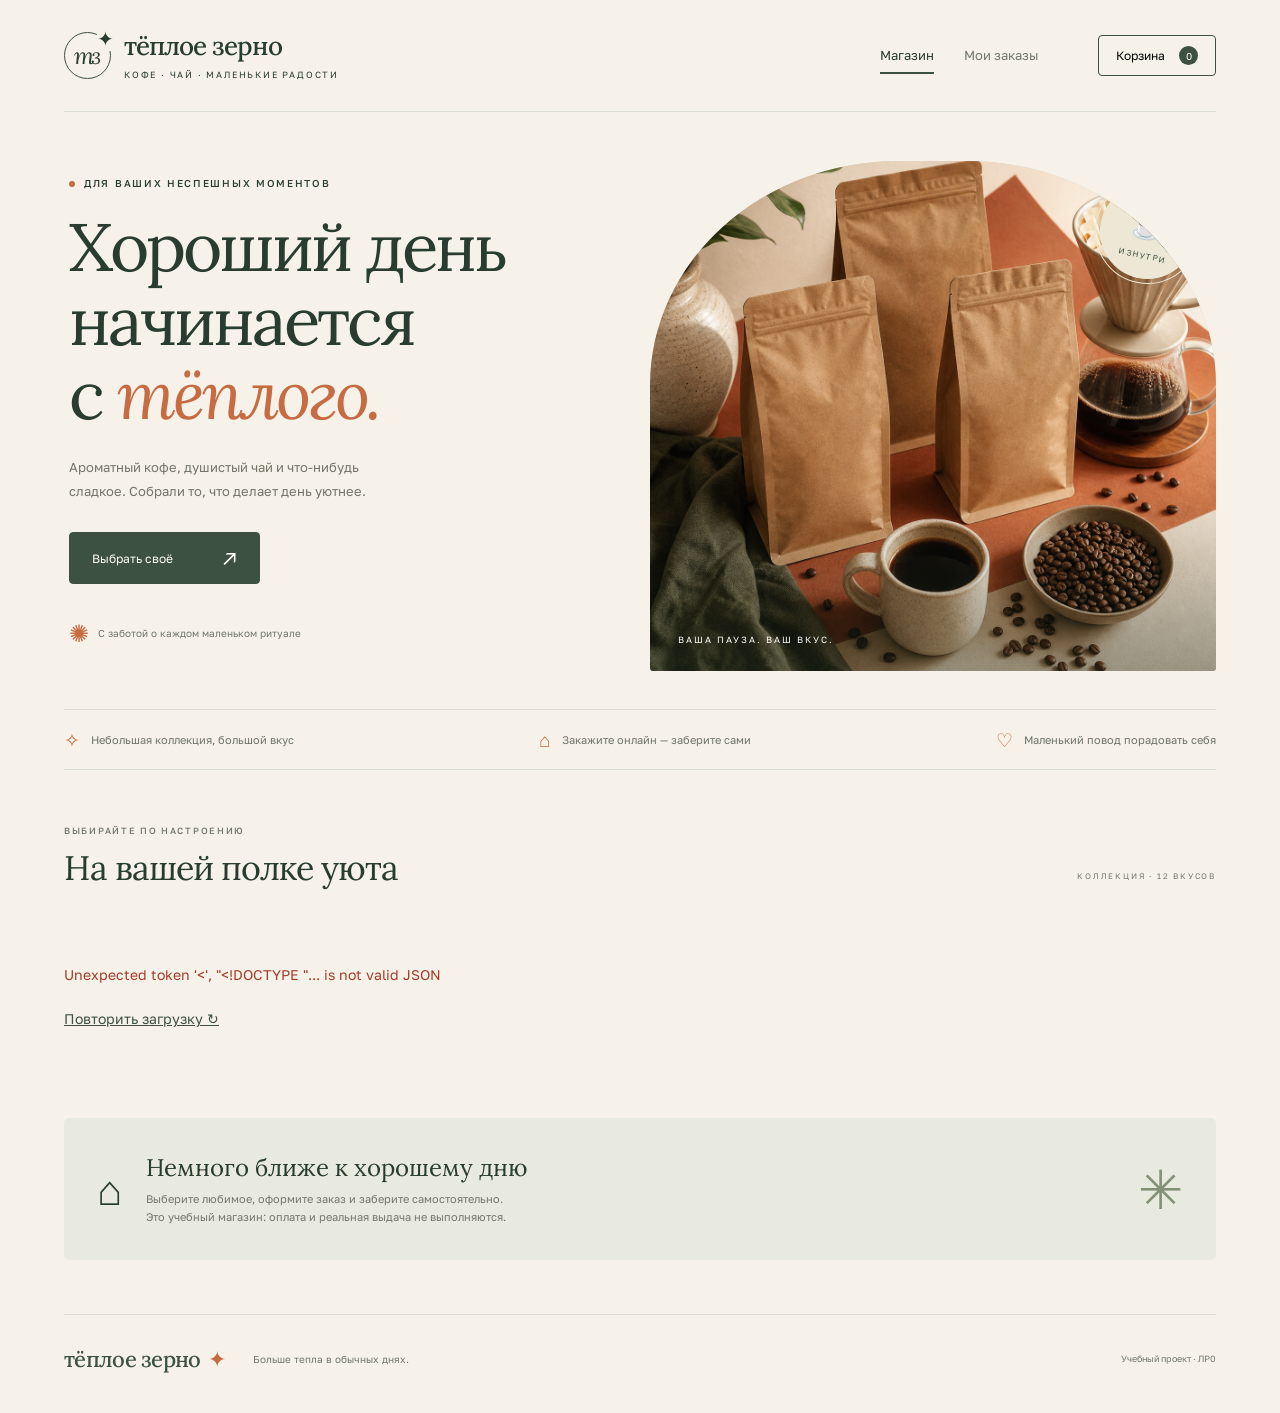
==== static/index.html @ 41318bc5 "Initial commit" ====
<!doctype html>
<html lang="ru">
<head>
  <meta charset="utf-8">
  <meta name="viewport" content="width=device-width, initial-scale=1, viewport-fit=cover">
  <meta name="theme-color" content="#f6f2e9">
  <meta name="description" content="Кофе, чай и маленькие радости. Учебный магазин «Тёплое зерно».">
  <title>Тёплое зерно — магазин маленьких радостей</title>
  <link rel="icon" href="data:image/svg+xml,%3Csvg xmlns='http://www.w3.org/2000/svg' viewBox='0 0 64 64'%3E%3Crect width='64' height='64' rx='20' fill='%233d5141'/%3E%3Ctext x='12' y='46' font-size='42'%3E☕%3C/text%3E%3C/svg%3E">
  <link rel="stylesheet" href="/static/styles.css">
  <script src="https://telegram.org/js/telegram-web-app.js" defer></script>
  <script src="/static/app.js" defer></script>
</head>
<body>
  <div class="site-shell">
    <header class="header">
      <a class="brand" href="#catalog" aria-label="Тёплое зерно, главная"><span class="brand-mark" aria-hidden="true">тз<span>✦</span></span><span>тёплое зерно<small>КОФЕ · ЧАЙ · МАЛЕНЬКИЕ РАДОСТИ</small></span></a>
      <nav class="navigation" aria-label="Главная навигация">
        <button class="nav-link active" data-view="catalog" aria-current="page">Магазин</button>
        <button class="nav-link" data-view="orders">Мои заказы</button>
      </nav>
      <button id="cart-button" class="cart-button" aria-label="Открыть корзину">Корзина <span id="cart-count">0</span></button>
    </header>

    <main>
      <section id="catalog-view">
        <div class="hero">
          <div class="hero-copy"><p class="eyebrow"><span></span> ДЛЯ ВАШИХ НЕСПЕШНЫХ МОМЕНТОВ</p><h1>Хороший день<br>начинается<br>с <em>тёплого.</em></h1><p class="hero-description">Ароматный кофе, душистый чай и что-нибудь<br class="desktop-break"> сладкое. Собрали то, что делает день уютнее.</p><a href="#catalog" class="primary-button hero-link">Выбрать своё <span aria-hidden="true">↗</span></a><div class="hero-note"><span aria-hidden="true">✺</span> С заботой о каждом маленьком ритуале</div></div>
          <div class="hero-art"><img src="/static/images/coffee.png" alt="Ассортимент кофе «Тёплое зерно»" fetchpriority="high"><div class="round-stamp">СОГРЕВАЕТ<br><span>☕</span><br>ИЗНУТРИ</div><div class="image-caption">ВАША ПАУЗА. ВАШ ВКУС.</div></div>
        </div>
        <div class="service-strip"><span><b aria-hidden="true">✧</b> Небольшая коллекция, большой вкус</span><span><b aria-hidden="true">⌂</b> Закажите онлайн — заберите сами</span><span><b aria-hidden="true">♡</b> Маленький повод порадовать себя</span></div>
        <section id="catalog" class="catalog-section" aria-labelledby="catalog-title"><div class="section-heading"><div><p class="eyebrow">ВЫБИРАЙТЕ ПО НАСТРОЕНИЮ</p><h2 id="catalog-title">На вашей полке уюта</h2></div><span class="collection-label">КОЛЛЕКЦИЯ · 12 ВКУСОВ</span></div><div id="categories" class="category-tabs" role="group" aria-label="Категории товаров"></div><div id="catalog-message" role="status" class="message">Загружаем вашу коллекцию…</div><div id="products" class="product-grid"></div></section>
        <aside class="pickup-note"><span class="pickup-symbol" aria-hidden="true">⌂</span><div><h3>Немного ближе к хорошему дню</h3><p>Выберите любимое, оформите заказ и заберите самостоятельно.<br>Это учебный магазин: оплата и реальная выдача не выполняются.</p></div><span class="pickup-decoration" aria-hidden="true">✳</span></aside>
      </section>

      <section id="orders-view" class="orders-view" hidden><p class="eyebrow">ВАШИ МАЛЕНЬКИЕ РИТУАЛЫ</p><h1>Мои заказы</h1><p class="page-description">Всё, что вы выбрали для тёплых моментов.</p><button id="refresh-orders" class="text-button">Обновить историю ↻</button><div id="orders-message" role="status" class="message"></div><div id="orders-list" class="orders-list"></div></section>
    </main>
    <footer><span class="footer-brand">тёплое зерно<span aria-hidden="true">✦</span></span><p>Больше тепла в обычных днях.</p><small>Учебный проект · ЛР0 <span id="mode-label"></span></small></footer>
  </div>

  <dialog id="cart-dialog" aria-labelledby="cart-title"><div class="dialog-header"><div><p class="eyebrow">ВАШ ВЫБОР</p><h2 id="cart-title">Корзина</h2></div><button class="icon-button" data-close-dialog="cart-dialog" aria-label="Закрыть корзину">✕</button></div><div id="cart-items"></div><div id="cart-bottom"><div class="cart-total"><span>Итого</span><strong id="cart-total"></strong></div><p class="small-note">Самовывоз · Без онлайн-оплаты</p><form id="checkout-form"><label>Как к вам обращаться<input name="name" autocomplete="name" placeholder="Ваше имя" minlength="2" maxlength="80" required></label><label>Телефон<input name="phone" type="tel" autocomplete="tel" placeholder="+7 999 123-45-67" minlength="10" maxlength="30" required></label><p class="form-note">Учебный заказ — используйте вымышленные контактные данные.</p><p id="checkout-error" class="form-error" role="alert"></p><button id="submit-order" class="primary-button" type="submit">Оформить самовывоз <span aria-hidden="true">→</span></button></form></div></dialog>

  <dialog id="success-dialog" aria-labelledby="success-title"><button class="icon-button success-close" data-close-dialog="success-dialog" aria-label="Закрыть подтверждение">✕</button><div class="success-icon" aria-hidden="true">✓</div><p class="eyebrow">ТЕПЛО УЖЕ БЛИЗКО</p><h2 id="success-title">Заказ принят</h2><p id="success-description"></p><div class="success-note">Это учебный заказ. Оплата не списывается,<br>реальная выдача не предусмотрена.</div><button id="show-orders" class="primary-button">К моим заказам <span aria-hidden="true">→</span></button></dialog>
  <div id="toast" class="toast" role="status" hidden></div>
</body>
</html>
---- static/styles.css ----
@import url('https://fonts.googleapis.com/css2?family=Golos+Text:wght@400;500;600;700&family=Lora:ital,wght@0,400;0,500;0,600;1,400;1,500&display=swap');

:root{--paper:#f6f2e9;--ink:#283c30;--muted:#73776a;--green:#3d5141;--line:#dcded1;--accent:#c66b42;--serif:'Lora',Georgia,serif;--sans:'Golos Text',Arial,sans-serif;color-scheme:light}
*{box-sizing:border-box}html{scroll-behavior:smooth;scroll-padding-top:24px}body{margin:0;background:var(--paper);color:var(--ink);font:14px/1.6 var(--sans);-webkit-font-smoothing:antialiased}button,input{font:inherit}button,a,input{-webkit-tap-highlight-color:transparent}button,a{touch-action:manipulation}button{cursor:pointer}button:disabled{cursor:wait;opacity:.6}a{color:inherit;text-decoration:none}button:focus-visible,a:focus-visible{outline:3px solid var(--accent);outline-offset:4px}[hidden]{display:none!important}.site-shell{max-width:1440px;padding:0 64px;margin:auto}.header{height:112px;display:flex;align-items:center;justify-content:space-between;gap:24px;border-bottom:1px solid var(--line)}.brand{display:flex;align-items:center;gap:13px;font:500 26px/1.2 var(--serif);letter-spacing:-1px}.brand small{display:block;font:9px/1.4 var(--sans);letter-spacing:1.8px;margin-top:8px}.brand-mark{width:47px;height:47px;border:1px solid var(--green);border-radius:50%;font:italic 23px var(--serif);display:flex;align-items:center;justify-content:center;position:relative;letter-spacing:-3px;padding-right:3px}.brand-mark>span{position:absolute;top:-7px;right:-4px;font:20px var(--sans);background:var(--paper);letter-spacing:0}.navigation{display:flex;gap:30px;margin-left:auto;margin-right:36px}.nav-link{border:0;background:none;padding:9px 0;color:var(--muted);font-size:13px;position:relative}.nav-link.active{color:var(--ink)}.nav-link.active:after{content:'';height:2px;background:var(--green);position:absolute;left:0;right:0;bottom:1px}.cart-button{background:none;border:1px solid var(--green);padding:10px 17px;border-radius:4px;display:flex;align-items:center;gap:14px;font-size:12px}.cart-button span{font-size:10px;background:var(--green);color:white;min-width:19px;height:19px;border-radius:50%;display:grid;place-items:center}.hero{display:grid;grid-template-columns:1fr 1.02fr;gap:32px;padding:49px 0 38px}.hero-copy{padding:15px 0 0 5px}.eyebrow{font:10px/1.5 var(--sans);letter-spacing:1.7px;margin:0 0 19px;font-weight:500}.hero-copy .eyebrow{display:flex;align-items:center;gap:9px}.eyebrow>span{display:inline-block;width:6px;height:6px;background:var(--accent);border-radius:50%}h1,h2,h3,p{margin-top:0}h1{font:400 clamp(48px,5.25vw,76px)/1.1 var(--serif);letter-spacing:-3px;margin-bottom:23px}h1 em{font-weight:400;color:var(--accent)}.hero-description{color:#737568;font-size:13px;line-height:1.9;margin-bottom:28px}.primary-button{display:flex;align-items:center;justify-content:space-between;gap:35px;background:var(--green);color:#fffef8;border:1px solid var(--green);padding:15px 22px;border-radius:4px;font-size:12px;min-height:49px;transition:background .2s}.primary-button:hover{background:#293e30}.hero-link{max-width:191px}.hero-link span{font-size:20px;line-height:1}.hero-note{display:flex;gap:9px;align-items:center;color:var(--muted);font-size:10px;margin-top:30px}.hero-note>span{color:var(--accent);font-size:24px}.hero-art{position:relative;min-height:510px;background:#dfdfd0;border-radius:44% 44% 3px 3px;overflow:hidden}.hero-art>img{width:100%;height:100%;position:absolute;object-fit:cover;object-position:center}.hero-art:after{content:'';position:absolute;inset:65% 0 0;background:linear-gradient(transparent,rgba(25,43,31,.35));pointer-events:none}.round-stamp{position:absolute;right:21px;top:23px;width:95px;height:95px;border-radius:50%;background:#ede8d5;color:var(--green);border:1px solid #ede8d5;outline:1px solid #ede8d5;outline-offset:4px;display:flex;flex-direction:column;align-items:center;justify-content:center;font-size:8px;line-height:1.4;letter-spacing:1.4px;transform:rotate(12deg)}.round-stamp span{font-size:24px;line-height:.9;margin:3px}.image-caption{position:absolute;bottom:24px;left:28px;font-size:9px;letter-spacing:2px;color:#fff;z-index:1}.service-strip{display:flex;justify-content:space-between;gap:16px;padding:20px 0;border-top:1px solid var(--line);border-bottom:1px solid var(--line);color:#6c7465;font-size:11px}.service-strip>span{display:flex;gap:11px;align-items:center}.service-strip b{font-size:19px;line-height:1;font-weight:400;color:var(--accent)}.catalog-section{padding-top:54px}.section-heading{display:flex;justify-content:space-between;align-items:flex-end;margin-bottom:24px}.section-heading .eyebrow{font-size:9px;margin-bottom:9px;color:var(--muted)}h2{font:400 34px/1.25 var(--serif);letter-spacing:-1px;margin-bottom:0}.collection-label{font-size:8px;letter-spacing:1.8px;color:var(--muted);padding-bottom:6px}.category-tabs{display:flex;gap:9px;flex-wrap:wrap;margin-bottom:26px}.category-tab{display:flex;align-items:center;gap:10px;border:1px solid var(--line);border-radius:22px;padding:8px 18px;background:transparent;color:#64705f;font-size:11px}.category-tab.active{background:var(--green);border-color:var(--green);color:white}.category-tab span{font-size:9px;opacity:.6}.product-grid{display:grid;grid-template-columns:repeat(4,minmax(0,1fr));gap:32px 22px}.product-card{min-width:0;display:flex;flex-direction:column}.product-image{aspect-ratio:1/1;background:#e7e6db;border-radius:5px;overflow:hidden;position:relative}.product-image img{width:100%;height:100%;object-fit:cover;display:block;transition:transform .35s}.product-card:hover img{transform:scale(1.04)}.product-category{position:absolute;left:12px;top:12px;background:rgba(246,242,233,.94);border-radius:3px;padding:3px 8px;font-size:8px;letter-spacing:.6px}.product-card h3{font:500 20px var(--serif);margin:15px 0 3px;letter-spacing:-.4px}.product-variant{color:var(--muted);font-size:10px;margin-bottom:8px}.product-description{color:#7a7e70;font-size:10px;line-height:1.7;margin-bottom:17px;display:-webkit-box;-webkit-line-clamp:2;-webkit-box-orient:vertical;overflow:hidden}.product-bottom{display:flex;justify-content:space-between;align-items:center;margin-top:auto;gap:10px}.price{font:500 17px var(--sans)}.add-button{border:1px solid #bdc6b5;background:none;border-radius:4px;font-size:10px;padding:8px 10px;display:flex;align-items:center;gap:10px;color:var(--green);min-height:35px}.add-button:hover{background:var(--green);color:white}.add-button span{font-size:18px;line-height:1}.pickup-note{display:flex;align-items:center;gap:24px;background:#e9eadf;border-radius:5px;padding:28px 33px;margin:54px 0}.pickup-symbol{font-size:42px;line-height:1}.pickup-note h3{font:400 24px var(--serif);margin-bottom:7px}.pickup-note p{font-size:11px;color:var(--muted);margin-bottom:0}.pickup-decoration{font-size:54px;color:#839177;margin-left:auto}.message{padding:25px 0;color:var(--muted)}.message.error{color:#a33c29}.retry-button{margin-top:14px}footer{display:flex;align-items:center;gap:28px;padding:30px 0 40px;border-top:1px solid var(--line);color:var(--muted);font-size:10px}.footer-brand{font:500 22px var(--serif);color:var(--green);letter-spacing:-.7px}.footer-brand>span{margin-left:7px;color:var(--accent)}footer p{margin:0}footer small{margin-left:auto;font-size:9px}.orders-view{min-height:65vh;padding:58px 0}.orders-view h1{font-size:52px}.page-description{color:var(--muted)}.text-button{border:0;background:none;text-decoration:underline;color:var(--green);padding:8px 0}.orders-list{display:grid;grid-template-columns:repeat(2,minmax(0,1fr));gap:20px;margin-top:20px}.order-card{border:1px solid var(--line);border-radius:6px;padding:24px;background:#fbf8f1}.order-card-header{display:flex;justify-content:space-between;gap:14px;align-items:center}.order-card h3{font:500 22px var(--serif);margin-bottom:0}.order-status{font-size:9px;padding:3px 9px;background:#e7ecdf;border-radius:20px;color:var(--green)}.order-date,.order-contact{font-size:11px;color:var(--muted);margin:7px 0 16px}.order-item{font-size:12px;padding:9px 0;border-bottom:1px solid var(--line);display:flex;justify-content:space-between;gap:16px}.order-item small{display:block;color:var(--muted)}.order-total{display:flex;justify-content:space-between;margin:18px 0 0;font-size:13px}.empty-state{padding:40px 0;line-height:1.8;color:var(--muted)}dialog{border:0;border-radius:12px;background:var(--paper);color:var(--ink);padding:28px;width:min(480px,calc(100% - 28px));max-height:90dvh;box-shadow:0 24px 80px #19291f30}dialog::backdrop{background:#15281d70;backdrop-filter:blur(3px)}.dialog-header{display:flex;justify-content:space-between;align-items:center;margin-bottom:24px}.dialog-header .eyebrow{font-size:9px;margin-bottom:5px}.icon-button{background:transparent;border:1px solid var(--line);border-radius:50%;width:34px;height:34px;display:grid;place-items:center;font-size:15px;color:var(--green);flex-shrink:0}.cart-row{display:flex;gap:13px;padding:15px 0;border-bottom:1px solid var(--line);align-items:center}.cart-row img{width:60px;height:65px;object-fit:cover;border-radius:4px}.cart-row-body{flex:1;min-width:0}.cart-row h3{font:500 16px var(--serif);margin-bottom:3px}.cart-row p{color:var(--muted);font-size:10px;margin-bottom:5px}.quantity-control{display:flex;align-items:center;gap:10px}.quantity-control button{width:28px;height:28px;border:1px solid var(--line);border-radius:3px;background:none;color:var(--green);font-size:16px}.quantity-control span{min-width:13px;text-align:center;font-size:12px}.cart-total{display:flex;justify-content:space-between;align-items:center;font-size:18px;margin-top:24px}.small-note{color:var(--muted);font-size:11px}label{display:block;font-size:11px;margin-top:16px}input{width:100%;margin-top:6px;border:1px solid #cbd0c0;background:#fffdf7;color:var(--ink);border-radius:4px;padding:12px;outline:none;font-size:14px}input:focus{border-color:var(--green);box-shadow:0 0 0 2px #3d514122}.form-note{font-size:10px;color:var(--muted);margin:13px 0}.form-error{font-size:12px;color:#a33c29}#checkout-form>.primary-button{width:100%;margin-top:20px}.toast{position:fixed;left:50%;bottom:25px;transform:translateX(-50%);z-index:5;background:var(--green);color:white;padding:12px 22px;border-radius:5px;font-size:12px;box-shadow:0 6px 25px #19291f22;max-width:90%;text-align:center}#success-dialog{text-align:center;padding:42px 28px}.success-close{position:absolute;right:16px;top:16px}.success-icon{width:62px;height:62px;display:grid;place-items:center;background:#e0e6d6;border-radius:50%;font-size:30px;margin:0 auto 24px}#success-dialog h2{margin-bottom:18px}#success-description{color:var(--muted);font-size:13px}.success-note{font-size:11px;color:var(--muted);background:#e9eadf;border-radius:4px;padding:15px;margin:22px 0}#show-orders{width:100%}
@media(min-width:1440px){h1{font-size:76px}}
@media(max-width:1050px){.site-shell{padding:0 32px}.hero-art{min-height:460px}.hero{gap:22px}.hero-copy{padding-top:10px}.hero-copy .eyebrow{font-size:8px;letter-spacing:1px}h1{font-size:62px}.navigation{margin-right:15px;gap:20px}.product-grid{grid-template-columns:repeat(3,minmax(0,1fr))}.service-strip{font-size:9px}.brand{font-size:23px}.brand small{font-size:8px}.pickup-note p br{display:none}}
@media(max-width:700px){.site-shell{padding:0 20px}.header{height:86px;gap:12px;flex-wrap:wrap;position:relative;padding-bottom:0}.brand{font-size:21px;gap:9px}.brand-mark{width:34px;height:34px;font-size:18px}.brand small{font-size:6px;letter-spacing:1px;margin-top:5px}.navigation{order:3;position:absolute;top:89px;left:0;gap:24px;z-index:1}.nav-link{font-size:11px}.cart-button{padding:8px 10px;font-size:10px;gap:8px}.hero{padding-top:63px;grid-template-columns:1fr;gap:29px}.hero-copy{padding:0}.hero-copy .eyebrow{font-size:8px;letter-spacing:1.2px;margin-bottom:17px}h1{font-size:57px;letter-spacing:-2.5px;line-height:1.07;margin-bottom:20px}.hero-description{font-size:12px;margin-bottom:23px}.hero-link{min-height:46px;padding:12px 18px}.hero-note{margin-top:20px;font-size:9px}.hero-art{height:310px;min-height:0;border-radius:45% 45% 4px 4px}.hero-art>img{object-position:center 52%}.round-stamp{width:74px;height:74px;right:22px;top:24px;font-size:6px}.round-stamp span{font-size:20px}.service-strip{flex-direction:column;gap:13px;padding:20px 4px;font-size:10px}.service-strip b{width:18px;text-align:center}.catalog-section{padding-top:35px}.section-heading{align-items:flex-start}.collection-label{display:none}.section-heading .eyebrow{font-size:8px}h2{font-size:28px}.category-tabs{gap:6px;flex-wrap:nowrap;overflow-x:auto;margin-right:-20px;padding-right:20px;padding-bottom:5px}.category-tab{flex-shrink:0;padding:7px 13px;font-size:10px;gap:6px}.product-grid{grid-template-columns:repeat(2,minmax(0,1fr));gap:28px 14px}.product-card h3{font-size:18px;margin-top:12px}.product-category{font-size:7px;left:8px;top:8px}.product-variant{font-size:9px}.product-description{font-size:9px;line-height:1.65;margin-bottom:12px}.price{font-size:14px}.add-button{font-size:0;gap:0;width:32px;height:32px;justify-content:center;padding:0}.add-button span{font-size:20px}.product-bottom{gap:4px}.pickup-note{padding:23px 20px;gap:15px;margin:36px 0}.pickup-symbol{font-size:30px}.pickup-note h3{font-size:20px}.pickup-note p{font-size:10px}.pickup-decoration{display:none}footer{flex-wrap:wrap;gap:8px;padding:23px 0}.footer-brand{font-size:20px;width:100%}footer p{font-size:9px}footer small{font-size:8px;margin-left:auto}.orders-view{padding-top:75px}.orders-view h1{font-size:43px}.orders-list{grid-template-columns:1fr}.order-card{padding:20px}.dialog-header h2{font-size:28px}dialog{padding:22px}.cart-row{gap:9px}.cart-row img{width:48px;height:57px}.quantity-control{gap:7px}}
@media(prefers-reduced-motion:reduce){html{scroll-behavior:auto}*,*:before,*:after{transition:none!important}}
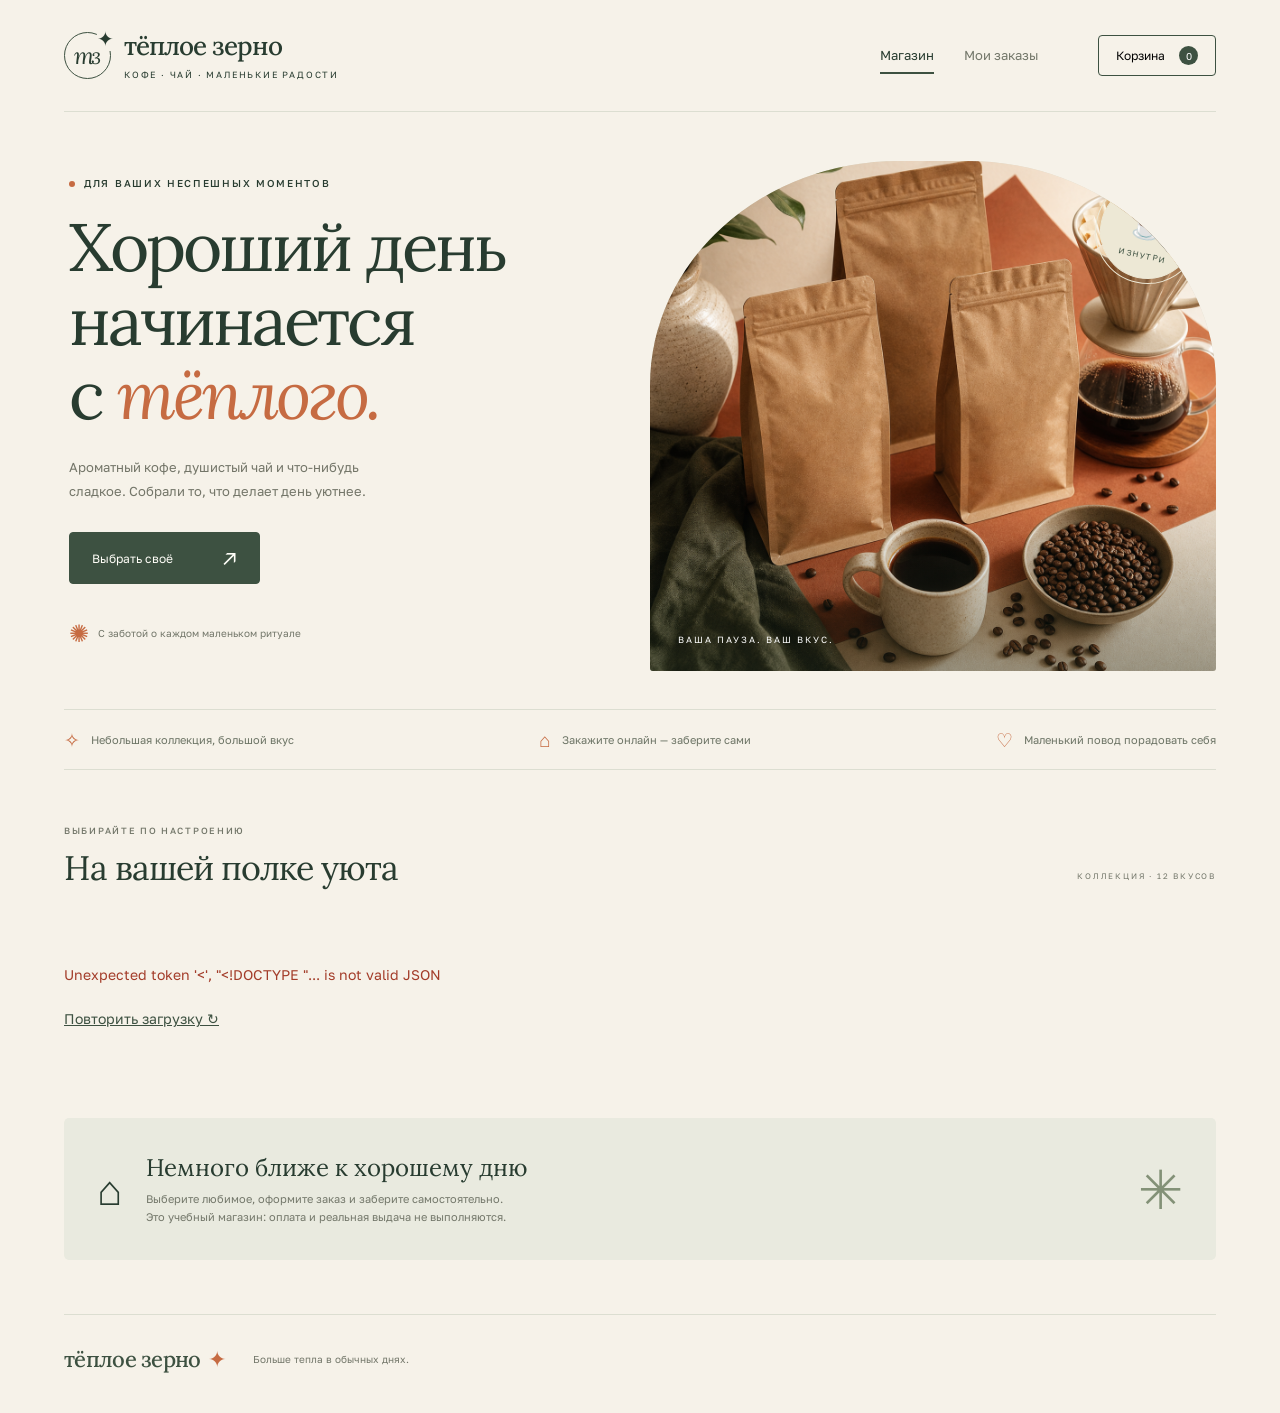
==== commit ce7fc35d: "Improve Windows startup guidance and simplify footer" ====
--- a/static/index.html
+++ b/static/index.html
@@ -35,7 +35,7 @@
 
       <section id="orders-view" class="orders-view" hidden><p class="eyebrow">ВАШИ МАЛЕНЬКИЕ РИТУАЛЫ</p><h1>Мои заказы</h1><p class="page-description">Всё, что вы выбрали для тёплых моментов.</p><button id="refresh-orders" class="text-button">Обновить историю ↻</button><div id="orders-message" role="status" class="message"></div><div id="orders-list" class="orders-list"></div></section>
     </main>
-    <footer><span class="footer-brand">тёплое зерно<span aria-hidden="true">✦</span></span><p>Больше тепла в обычных днях.</p><small>Учебный проект · ЛР0 <span id="mode-label"></span></small></footer>
+    <footer><span class="footer-brand">тёплое зерно<span aria-hidden="true">✦</span></span><p>Больше тепла в обычных днях.</p><small><span id="mode-label"></span></small></footer>
   </div>
 
   <dialog id="cart-dialog" aria-labelledby="cart-title"><div class="dialog-header"><div><p class="eyebrow">ВАШ ВЫБОР</p><h2 id="cart-title">Корзина</h2></div><button class="icon-button" data-close-dialog="cart-dialog" aria-label="Закрыть корзину">✕</button></div><div id="cart-items"></div><div id="cart-bottom"><div class="cart-total"><span>Итого</span><strong id="cart-total"></strong></div><p class="small-note">Самовывоз · Без онлайн-оплаты</p><form id="checkout-form"><label>Как к вам обращаться<input name="name" autocomplete="name" placeholder="Ваше имя" minlength="2" maxlength="80" required></label><label>Телефон<input name="phone" type="tel" autocomplete="tel" placeholder="+7 999 123-45-67" minlength="10" maxlength="30" required></label><p class="form-note">Учебный заказ — используйте вымышленные контактные данные.</p><p id="checkout-error" class="form-error" role="alert"></p><button id="submit-order" class="primary-button" type="submit">Оформить самовывоз <span aria-hidden="true">→</span></button></form></div></dialog>
